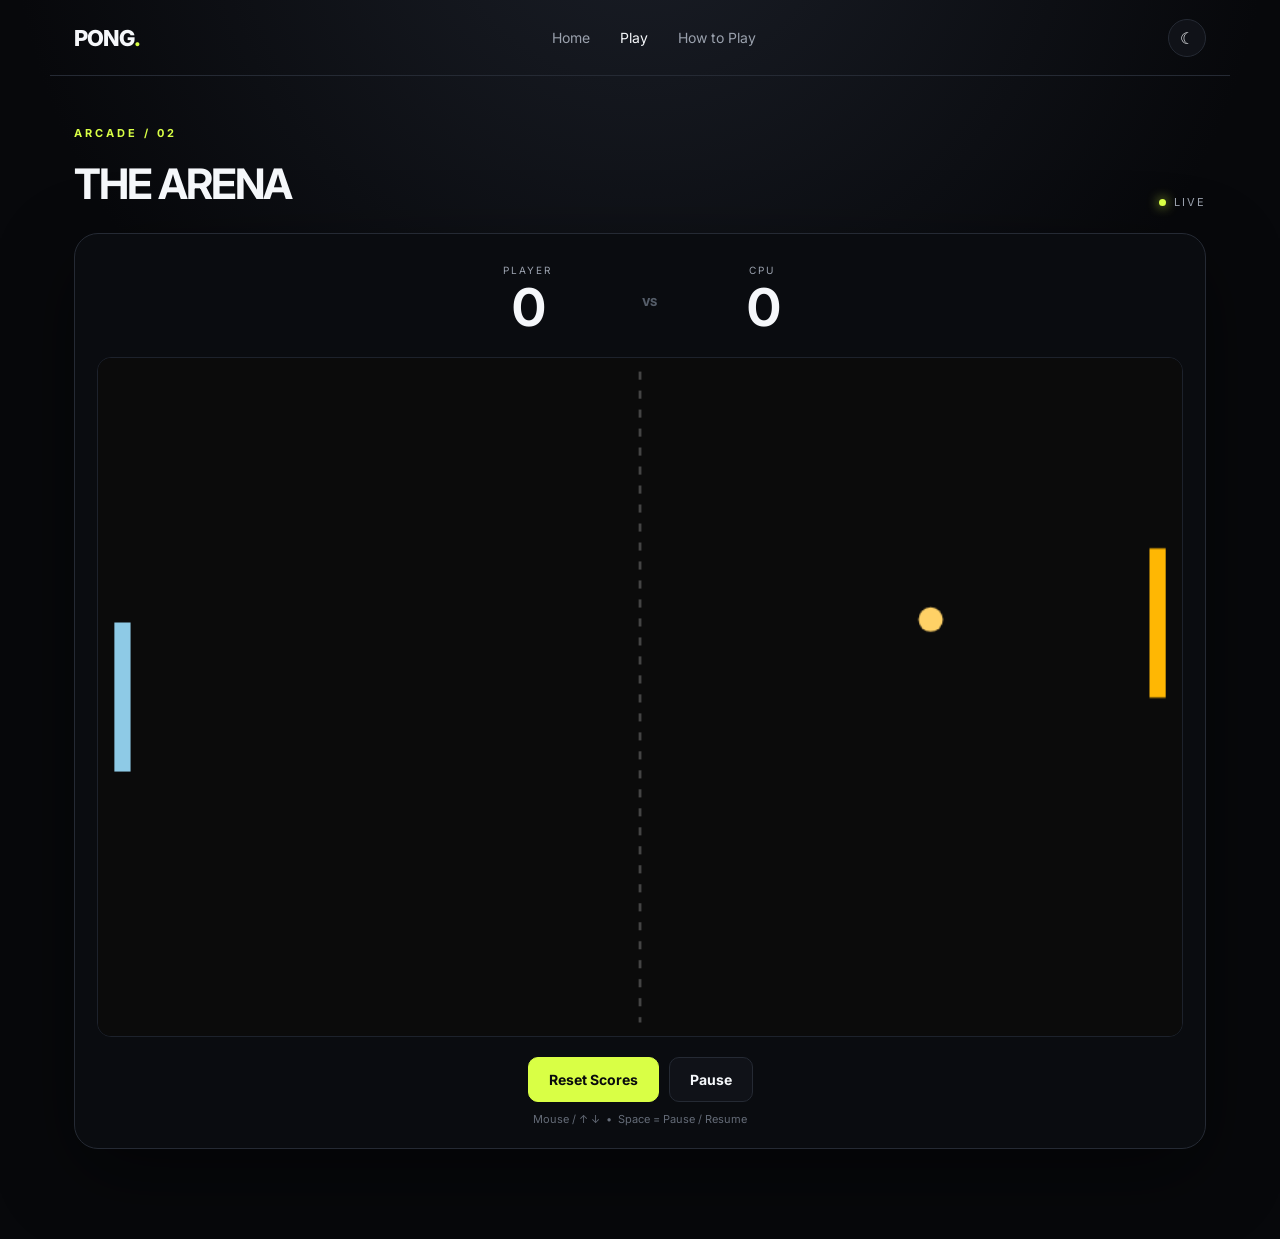
==== game.html @ 399da9cd "Add files via upload" ====
<!doctype html>
<html lang="en">
<head>
  <meta charset="utf-8">
  <meta name="viewport" content="width=device-width,initial-scale=1">
  <title>PONG — Play</title>
  <link rel="stylesheet" href="style.css">
</head>
<body>
<header class="nav">
  <a class="logo" href="index.html">PONG<span>.</span></a>
  <nav>
    <a href="index.html">Home</a>
    <a class="active" href="game.html">Play</a>
    <a href="how-to-play.html">How to Play</a>
  </nav>
  <button class="theme-btn" id="themeBtn" aria-label="Toggle theme">☾</button>
</header>

<main class="game-page">
  <div class="game-top">
    <div><div class="eyebrow">ARCADE / 02</div><h1>THE ARENA</h1></div>
    <div class="status"><span id="statusDot"></span><span id="statusText">LIVE</span></div>
  </div>

  <section class="game-shell">
    <div class="scoreboard">
      <div><small>PLAYER</small><strong id="leftScore">0</strong></div>
      <div class="vs">VS</div>
      <div><small>CPU</small><strong id="rightScore">0</strong></div>
    </div>

    <canvas id="game" width="800" height="500"></canvas>

    <div class="game-controls">
      <button class="btn primary" id="resetBtn">Reset Scores</button>
      <button class="btn ghost" id="pauseBtn">Pause</button>
    </div>
    <p class="hint">Mouse / ↑ ↓ &nbsp;•&nbsp; Space = Pause / Resume</p>
  </section>
</main>
<script src="script.js"></script>
</body>
</html>
---- style.css ----
@import url('https://fonts.googleapis.com/css2?family=Inter:wght@400;500;600;700;800&display=swap');

:root{
  --bg:#07080b;--panel:#0e1015;--text:#f5f7fa;--muted:#9aa1ad;
  --line:#252a34;--accent:#d9ff45;--canvas:#0b0d11;
  --shadow:0 25px 80px rgba(0,0,0,.45)
}
*{box-sizing:border-box;margin:0;padding:0}
html{scroll-behavior:smooth}
body{
  min-height:100vh;background:radial-gradient(circle at 50% -10%,#1a1e27 0,#07080b 42%);
  color:var(--text);font-family:Inter,Arial,sans-serif
}
a{text-decoration:none;color:inherit}
button{font:inherit}
.nav{
  height:76px;display:flex;align-items:center;justify-content:space-between;
  max-width:1180px;margin:auto;padding:0 24px;border-bottom:1px solid var(--line)
}
.logo{font-size:22px;font-weight:800;letter-spacing:-1px}.logo span{color:var(--accent)}
nav{display:flex;gap:30px;color:var(--muted);font-size:14px}
nav a{transition:.2s}nav a:hover,nav .active{color:var(--text)}
.theme-btn{
  border:1px solid var(--line);background:#101218;color:var(--text);
  width:38px;height:38px;border-radius:50%;cursor:pointer
}
.hero,.info-page,.game-page{max-width:1180px;margin:auto;padding:90px 24px}
.hero{text-align:center}
.eyebrow{font-size:11px;letter-spacing:3px;color:var(--accent);font-weight:700;margin-bottom:18px}
.hero h1,.info-page h1{font-size:clamp(50px,8vw,94px);line-height:.95;letter-spacing:-5px}
.hero h1 span{color:var(--muted)}
.lead{max-width:650px;margin:28px auto;color:var(--muted);line-height:1.8;font-size:16px}
.hero-actions{display:flex;justify-content:center;gap:12px;margin:32px 0 60px}
.btn{
  display:inline-flex;align-items:center;justify-content:center;
  border:1px solid var(--line);padding:13px 20px;border-radius:10px;
  font-weight:700;font-size:14px;cursor:pointer;transition:.2s
}
.primary{background:var(--accent);color:#090b0d;border-color:var(--accent)}
.primary:hover{transform:translateY(-2px)}
.ghost{background:#101218;color:var(--text)}.ghost:hover{background:#171a21}

.preview-card{
  height:360px;border:1px solid var(--line);border-radius:24px;background:#0b0d11;
  position:relative;overflow:hidden;box-shadow:var(--shadow)
}
.preview-card:before{
  content:"";position:absolute;inset:20px;border:1px dashed #292e38;border-radius:16px
}
.scanline{position:absolute;left:50%;top:20px;bottom:20px;border-left:1px dashed #292e38}
.mini-paddle{position:absolute;width:9px;height:85px;background:var(--text);border-radius:8px;top:138px}
.mini-paddle.left{left:8%}.mini-paddle.right{right:8%}
.mini-ball{
  position:absolute;width:13px;height:13px;border-radius:50%;background:var(--accent);
  left:50%;top:48%;box-shadow:0 0 25px var(--accent)
}
.preview-score{
  position:absolute;top:34px;left:50%;transform:translateX(-50%);
  font-size:38px;font-weight:800;letter-spacing:8px
}
.preview-score i{font-style:normal;color:var(--muted)}
.cards{display:grid;grid-template-columns:repeat(3,1fr);gap:14px;margin-top:16px;text-align:left}
.cards article,.guide{
  border:1px solid var(--line);background:rgba(14,16,21,.75);
  border-radius:16px;padding:25px
}
.cards b,.guide span{color:var(--accent);font-size:12px;letter-spacing:2px}
.cards h3{margin:35px 0 10px}.cards p,.guide p{color:var(--muted);line-height:1.7;font-size:14px}

.game-page{padding-top:50px}
.game-top{display:flex;justify-content:space-between;align-items:end;margin-bottom:24px}
.game-top h1{font-size:42px;letter-spacing:-2px}
.status{font-size:11px;letter-spacing:2px;color:var(--muted);display:flex;gap:8px;align-items:center}
.status span:first-child{
  width:7px;height:7px;border-radius:50%;background:var(--accent);
  box-shadow:0 0 12px var(--accent)
}
.game-shell{
  background:#0a0c10;border:1px solid var(--line);border-radius:24px;
  padding:22px;box-shadow:var(--shadow)
}
.scoreboard{
  display:flex;justify-content:center;align-items:center;gap:90px;
  text-align:center;padding:8px 0 18px
}
.scoreboard small{display:block;color:var(--muted);font-size:10px;letter-spacing:2px}
.scoreboard strong{font-size:52px;letter-spacing:-3px}.vs{color:#555d69;font-size:11px;font-weight:800}
canvas{
  width:100%;height:auto;display:block;background:var(--canvas);
  border:1px solid #1d222c;border-radius:14px;cursor:none
}
.game-controls{display:flex;justify-content:center;gap:10px;margin:20px 0 10px}
.hint{text-align:center;color:#646b77;font-size:11px}

.info-page{max-width:1000px}.info-page h1{font-size:clamp(48px,7vw,78px)}
.info-page>.lead{margin-left:0}.guide-grid{
  display:grid;grid-template-columns:repeat(2,1fr);gap:14px;margin:45px 0
}
.guide h2{margin:28px 0 10px;font-size:25px}

.light{
  --bg:#f4f5f7;--panel:#fff;--text:#101217;--muted:#626977;
  --line:#d9dce2;--canvas:#f8f9fa
}
.light body{background:#f4f5f7}
.light .nav{border-color:var(--line)}
.light .preview-card,.light .game-shell,.light .cards article,.light .guide{background:#fff}
.light .theme-btn,.light .ghost{background:#fff;color:var(--text)}

@media(max-width:700px){
  nav{gap:12px;font-size:12px}.nav{padding:0 14px}
  .hero,.info-page,.game-page{padding:55px 14px}
  .hero h1,.info-page h1{letter-spacing:-3px}
  .cards,.guide-grid{grid-template-columns:1fr}
  .preview-card{height:260px}
  .scoreboard{gap:35px}.scoreboard strong{font-size:40px}
  .game-top h1{font-size:30px}.game-shell{padding:10px}
}
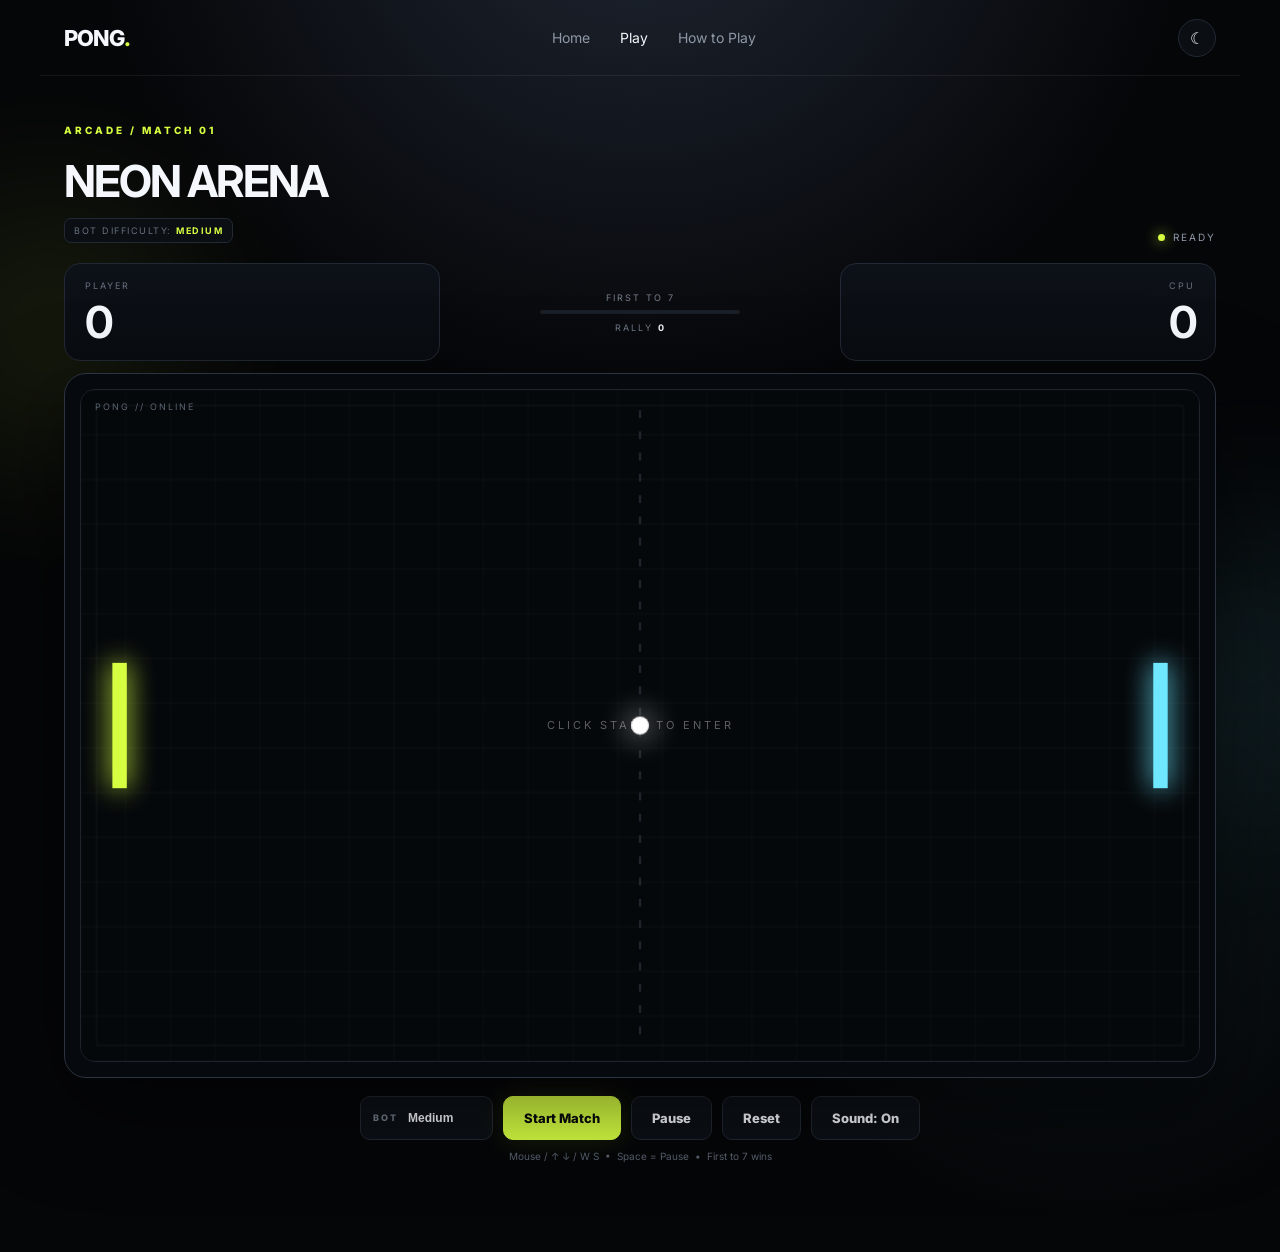
==== commit d0d103cc: "Add files via upload" ====
--- a/game.html
+++ b/game.html
@@ -3,10 +3,12 @@
 <head>
   <meta charset="utf-8">
   <meta name="viewport" content="width=device-width,initial-scale=1">
-  <title>PONG — Play</title>
+  <title>PONG — Neon Arena</title>
   <link rel="stylesheet" href="style.css">
 </head>
 <body>
+<div class="ambient ambient-a"></div><div class="ambient ambient-b"></div>
+
 <header class="nav">
   <a class="logo" href="index.html">PONG<span>.</span></a>
   <nav>
@@ -19,25 +21,52 @@
 
 <main class="game-page">
   <div class="game-top">
-    <div><div class="eyebrow">ARCADE / 02</div><h1>THE ARENA</h1></div>
-    <div class="status"><span id="statusDot"></span><span id="statusText">LIVE</span></div>
+    <div><div class="eyebrow">ARCADE / MATCH 01</div><h1>NEON ARENA</h1><div class="bot-badge">BOT DIFFICULTY: <b id="botBadge">MEDIUM</b></div></div>
+    <div class="status"><span id="statusDot"></span><span id="statusText">READY</span></div>
   </div>
 
-  <section class="game-shell">
-    <div class="scoreboard">
-      <div><small>PLAYER</small><strong id="leftScore">0</strong></div>
-      <div class="vs">VS</div>
-      <div><small>CPU</small><strong id="rightScore">0</strong></div>
+  <section class="hud-row">
+    <div class="hud-card"><span>PLAYER</span><strong id="leftScore">0</strong></div>
+    <div class="match-center">
+      <div class="round-label">FIRST TO 7</div>
+      <div class="round-track"><span id="roundFill"></span></div>
+      <div class="rally">RALLY <b id="rallyCount">0</b></div>
     </div>
+    <div class="hud-card cpu"><span>CPU</span><strong id="rightScore">0</strong></div>
+  </section>
 
-    <canvas id="game" width="800" height="500"></canvas>
+  <section class="game-shell" id="gameShell">
+    <div class="arena-tag">PONG // ONLINE</div>
+    <div class="countdown" id="countdown"></div>
+    <canvas id="game" width="1000" height="600"></canvas>
+    <div class="center-message" id="centerMessage">CLICK START TO ENTER</div>
+  </section>
 
-    <div class="game-controls">
-      <button class="btn primary" id="resetBtn">Reset Scores</button>
-      <button class="btn ghost" id="pauseBtn">Pause</button>
+  <div class="game-controls">
+    <label class="difficulty-control">
+      <span>BOT</span>
+      <select id="difficultySelect" aria-label="Bot difficulty">
+        <option value="easy">Easy</option>
+        <option value="medium" selected>Medium</option>
+        <option value="hard">Hard</option>
+        <option value="god">God</option>
+      </select>
+    </label>
+    <button class="btn primary" id="startBtn">Start Match</button>
+    <button class="btn ghost" id="pauseBtn">Pause</button>
+    <button class="btn ghost" id="resetBtn">Reset</button>
+    <button class="btn ghost" id="soundBtn">Sound: On</button>
+  </div>
+  <p class="hint">Mouse / ↑ ↓ / W S &nbsp;•&nbsp; Space = Pause &nbsp;•&nbsp; First to 7 wins</p>
+
+  <div class="result-overlay" id="resultOverlay">
+    <div class="result-card">
+      <div class="eyebrow">MATCH COMPLETE</div>
+      <h2 id="resultTitle">YOU WIN</h2>
+      <p id="resultScore">7 — 4</p>
+      <button class="btn primary" id="playAgainBtn">Play Again →</button>
     </div>
-    <p class="hint">Mouse / ↑ ↓ &nbsp;•&nbsp; Space = Pause / Resume</p>
-  </section>
+  </div>
 </main>
 <script src="script.js"></script>
 </body>
--- a/style.css
+++ b/style.css
@@ -1,118 +1,73 @@
 @import url('https://fonts.googleapis.com/css2?family=Inter:wght@400;500;600;700;800&display=swap');
 
 :root{
-  --bg:#07080b;--panel:#0e1015;--text:#f5f7fa;--muted:#9aa1ad;
-  --line:#252a34;--accent:#d9ff45;--canvas:#0b0d11;
-  --shadow:0 25px 80px rgba(0,0,0,.45)
+  --bg:#050608;--panel:#0b0e13;--panel2:#0f131a;--text:#f4f7fb;--muted:#8f98a7;
+  --line:#222934;--accent:#d7ff42;--accent2:#6ee7ff;--danger:#ff648d;
+  --shadow:0 30px 90px rgba(0,0,0,.5)
 }
 *{box-sizing:border-box;margin:0;padding:0}
 html{scroll-behavior:smooth}
 body{
-  min-height:100vh;background:radial-gradient(circle at 50% -10%,#1a1e27 0,#07080b 42%);
+  min-height:100vh;overflow-x:hidden;background:
+  radial-gradient(circle at 50% -12%,#202734 0,transparent 36%),
+  radial-gradient(circle at 85% 70%,rgba(110,231,255,.08),transparent 25%),var(--bg);
   color:var(--text);font-family:Inter,Arial,sans-serif
 }
-a{text-decoration:none;color:inherit}
-button{font:inherit}
+body:before{content:"";position:fixed;inset:0;pointer-events:none;opacity:.22;background-image:linear-gradient(rgba(255,255,255,.025) 1px,transparent 1px),linear-gradient(90deg,rgba(255,255,255,.025) 1px,transparent 1px);background-size:42px 42px}
+a{text-decoration:none;color:inherit}button{font:inherit}
+.ambient{position:fixed;filter:blur(80px);opacity:.08;pointer-events:none;border-radius:50%}.ambient-a{width:300px;height:300px;background:var(--accent);top:20%;left:-100px}.ambient-b{width:300px;height:300px;background:var(--accent2);right:-120px;bottom:10%}
 .nav{
-  height:76px;display:flex;align-items:center;justify-content:space-between;
-  max-width:1180px;margin:auto;padding:0 24px;border-bottom:1px solid var(--line)
+  height:76px;display:flex;align-items:center;justify-content:space-between;max-width:1200px;margin:auto;
+  padding:0 24px;border-bottom:1px solid rgba(255,255,255,.07);position:relative;z-index:5
 }
 .logo{font-size:22px;font-weight:800;letter-spacing:-1px}.logo span{color:var(--accent)}
-nav{display:flex;gap:30px;color:var(--muted);font-size:14px}
-nav a{transition:.2s}nav a:hover,nav .active{color:var(--text)}
-.theme-btn{
-  border:1px solid var(--line);background:#101218;color:var(--text);
-  width:38px;height:38px;border-radius:50%;cursor:pointer
-}
-.hero,.info-page,.game-page{max-width:1180px;margin:auto;padding:90px 24px}
-.hero{text-align:center}
-.eyebrow{font-size:11px;letter-spacing:3px;color:var(--accent);font-weight:700;margin-bottom:18px}
-.hero h1,.info-page h1{font-size:clamp(50px,8vw,94px);line-height:.95;letter-spacing:-5px}
-.hero h1 span{color:var(--muted)}
-.lead{max-width:650px;margin:28px auto;color:var(--muted);line-height:1.8;font-size:16px}
+nav{display:flex;gap:30px;color:var(--muted);font-size:14px}nav a{transition:.2s}nav a:hover,nav .active{color:var(--text)}
+.theme-btn{border:1px solid var(--line);background:#0b0f14;color:var(--text);width:38px;height:38px;border-radius:50%;cursor:pointer}
+.hero,.info-page,.game-page{max-width:1200px;margin:auto;padding:90px 24px;position:relative;z-index:1}
+.hero{text-align:center}.eyebrow{font-size:10px;letter-spacing:3px;color:var(--accent);font-weight:800;margin-bottom:18px}
+.hero h1,.info-page h1{font-size:clamp(54px,8vw,100px);line-height:.92;letter-spacing:-6px}
+.hero h1 span{color:#69717d}.lead{max-width:700px;margin:28px auto;color:var(--muted);line-height:1.8;font-size:16px}
 .hero-actions{display:flex;justify-content:center;gap:12px;margin:32px 0 60px}
-.btn{
-  display:inline-flex;align-items:center;justify-content:center;
-  border:1px solid var(--line);padding:13px 20px;border-radius:10px;
-  font-weight:700;font-size:14px;cursor:pointer;transition:.2s
-}
-.primary{background:var(--accent);color:#090b0d;border-color:var(--accent)}
-.primary:hover{transform:translateY(-2px)}
-.ghost{background:#101218;color:var(--text)}.ghost:hover{background:#171a21}
+.btn{display:inline-flex;align-items:center;justify-content:center;border:1px solid var(--line);padding:13px 20px;border-radius:10px;font-weight:800;font-size:13px;cursor:pointer;transition:.2s}
+.primary{background:var(--accent);color:#080b0c;border-color:var(--accent);box-shadow:0 0 28px rgba(215,255,66,.12)}.primary:hover{transform:translateY(-2px);box-shadow:0 8px 30px rgba(215,255,66,.22)}
+.ghost{background:#0c1016;color:var(--text)}.ghost:hover{background:#151a22;border-color:#38404d}
 
 .preview-card{
-  height:360px;border:1px solid var(--line);border-radius:24px;background:#0b0d11;
+  height:380px;border:1px solid #29313d;border-radius:24px;background:#070a0f;
   position:relative;overflow:hidden;box-shadow:var(--shadow)
 }
-.preview-card:before{
-  content:"";position:absolute;inset:20px;border:1px dashed #292e38;border-radius:16px
-}
-.scanline{position:absolute;left:50%;top:20px;bottom:20px;border-left:1px dashed #292e38}
-.mini-paddle{position:absolute;width:9px;height:85px;background:var(--text);border-radius:8px;top:138px}
-.mini-paddle.left{left:8%}.mini-paddle.right{right:8%}
-.mini-ball{
-  position:absolute;width:13px;height:13px;border-radius:50%;background:var(--accent);
-  left:50%;top:48%;box-shadow:0 0 25px var(--accent)
-}
-.preview-score{
-  position:absolute;top:34px;left:50%;transform:translateX(-50%);
-  font-size:38px;font-weight:800;letter-spacing:8px
-}
-.preview-score i{font-style:normal;color:var(--muted)}
-.cards{display:grid;grid-template-columns:repeat(3,1fr);gap:14px;margin-top:16px;text-align:left}
-.cards article,.guide{
-  border:1px solid var(--line);background:rgba(14,16,21,.75);
-  border-radius:16px;padding:25px
-}
-.cards b,.guide span{color:var(--accent);font-size:12px;letter-spacing:2px}
-.cards h3{margin:35px 0 10px}.cards p,.guide p{color:var(--muted);line-height:1.7;font-size:14px}
+.preview-grid{position:absolute;inset:20px;border-radius:16px;background-image:linear-gradient(rgba(255,255,255,.035) 1px,transparent 1px),linear-gradient(90deg,rgba(255,255,255,.035) 1px,transparent 1px);background-size:32px 32px}
+.preview-net{position:absolute;left:50%;top:26px;bottom:26px;border-left:1px dashed #38404b}
+.preview-label{position:absolute;left:32px;top:27px;color:#77808d;font-size:9px;letter-spacing:2px}
+.mini-paddle{position:absolute;width:10px;height:92px;border-radius:8px;top:145px;background:var(--accent);box-shadow:0 0 18px rgba(215,255,66,.4)}.mini-paddle.left{left:7%}.mini-paddle.right{right:7%;background:var(--accent2);box-shadow:0 0 18px rgba(110,231,255,.3)}
+.mini-ball{position:absolute;width:12px;height:12px;border-radius:50%;background:var(--text);left:52%;top:49%;box-shadow:0 0 25px #fff}
+.preview-score{position:absolute;top:32px;left:50%;transform:translateX(-50%);display:flex;gap:14px;font-size:38px;font-weight:800;letter-spacing:5px}.preview-score i{font-style:normal;color:#5d6570}
+.cards{display:grid;grid-template-columns:repeat(3,1fr);gap:14px;margin-top:14px;text-align:left}.cards article,.guide{border:1px solid var(--line);background:rgba(12,16,22,.86);border-radius:16px;padding:25px}.cards b,.guide span,.tips span{color:var(--accent);font-size:11px;letter-spacing:2px}.cards h3{margin:35px 0 10px}.cards p,.guide p,.tips p{color:var(--muted);line-height:1.7;font-size:14px}
 
-.game-page{padding-top:50px}
-.game-top{display:flex;justify-content:space-between;align-items:end;margin-bottom:24px}
-.game-top h1{font-size:42px;letter-spacing:-2px}
-.status{font-size:11px;letter-spacing:2px;color:var(--muted);display:flex;gap:8px;align-items:center}
-.status span:first-child{
-  width:7px;height:7px;border-radius:50%;background:var(--accent);
-  box-shadow:0 0 12px var(--accent)
-}
-.game-shell{
-  background:#0a0c10;border:1px solid var(--line);border-radius:24px;
-  padding:22px;box-shadow:var(--shadow)
-}
-.scoreboard{
-  display:flex;justify-content:center;align-items:center;gap:90px;
-  text-align:center;padding:8px 0 18px
-}
-.scoreboard small{display:block;color:var(--muted);font-size:10px;letter-spacing:2px}
-.scoreboard strong{font-size:52px;letter-spacing:-3px}.vs{color:#555d69;font-size:11px;font-weight:800}
-canvas{
-  width:100%;height:auto;display:block;background:var(--canvas);
-  border:1px solid #1d222c;border-radius:14px;cursor:none
-}
-.game-controls{display:flex;justify-content:center;gap:10px;margin:20px 0 10px}
-.hint{text-align:center;color:#646b77;font-size:11px}
+.game-page{padding-top:48px}.game-top{display:flex;justify-content:space-between;align-items:end;margin-bottom:20px}.game-top h1{font-size:44px;letter-spacing:-2px}
+.status{font-size:10px;letter-spacing:2px;color:var(--muted);display:flex;gap:8px;align-items:center}.status span:first-child{width:7px;height:7px;border-radius:50%;background:var(--accent);box-shadow:0 0 14px var(--accent)}
+.hud-row{display:grid;grid-template-columns:1fr 1fr 1fr;gap:12px;align-items:center;margin-bottom:12px}
+.hud-card{border:1px solid var(--line);background:linear-gradient(180deg,#0d1218,#090c11);border-radius:16px;padding:16px 20px;min-height:88px}.hud-card span{display:block;font-size:9px;color:#68717f;letter-spacing:2px}.hud-card strong{display:block;font-size:44px;line-height:1;margin-top:9px;letter-spacing:-3px}.hud-card.cpu{text-align:right}.match-center{text-align:center}.round-label{font-size:9px;letter-spacing:2px;color:#78818e;margin-bottom:7px}.round-track{height:4px;background:#1a2028;border-radius:99px;overflow:hidden;max-width:200px;margin:auto}.round-track span{display:block;height:100%;width:0;background:var(--accent);box-shadow:0 0 14px var(--accent);transition:width .25s}.rally{font-size:9px;letter-spacing:2px;color:#707987;margin-top:8px}.rally b{color:var(--text)}
+.game-shell{position:relative;background:#06090d;border:1px solid #2b3440;border-radius:22px;padding:15px;box-shadow:var(--shadow);overflow:hidden}
+.game-shell:after{content:"";position:absolute;inset:15px;border:1px solid rgba(255,255,255,.035);border-radius:15px;pointer-events:none}
+.arena-tag{position:absolute;top:27px;left:30px;font-size:9px;letter-spacing:2px;color:#596372;z-index:2}
+canvas{width:100%;height:auto;display:block;background:#05080b;border:1px solid #151c25;border-radius:15px;cursor:none}
+.center-message{position:absolute;left:50%;top:50%;transform:translate(-50%,-50%);font-size:11px;letter-spacing:3px;color:rgba(255,255,255,.35);pointer-events:none;transition:.25s}.center-message.hidden{opacity:0}
+.countdown{position:absolute;left:50%;top:50%;transform:translate(-50%,-50%);font-size:86px;font-weight:800;letter-spacing:-6px;color:var(--accent);text-shadow:0 0 30px rgba(215,255,66,.5);z-index:3;pointer-events:none}
+.game-controls{display:flex;justify-content:center;gap:10px;margin:18px 0 10px}.hint{text-align:center;color:#596270;font-size:10px}
+.result-overlay{position:fixed;inset:0;background:rgba(0,0,0,.68);backdrop-filter:blur(8px);display:flex;align-items:center;justify-content:center;z-index:20;opacity:0;pointer-events:none;transition:.3s}.result-overlay.show{opacity:1;pointer-events:auto}
+.result-card{min-width:340px;text-align:center;border:1px solid #303947;background:#0b0f15;border-radius:20px;padding:44px;box-shadow:0 30px 100px rgba(0,0,0,.6)}.result-card h2{font-size:52px;letter-spacing:-3px;margin:4px 0}.result-card p{font-size:22px;color:#a5adba;margin-bottom:26px}
+.info-page{max-width:1000px}.info-page h1{font-size:clamp(50px,7vw,82px)}.info-page>.lead{margin-left:0}.guide-grid{display:grid;grid-template-columns:repeat(2,1fr);gap:14px;margin:45px 0 14px}.guide h2{margin:28px 0 10px;font-size:25px}.tips{display:grid;grid-template-columns:1fr 1fr;gap:14px;margin-bottom:30px}.tips>div{border:1px solid var(--line);border-radius:14px;padding:18px;background:#0a0e13}.tips p{margin-top:8px}
 
-.info-page{max-width:1000px}.info-page h1{font-size:clamp(48px,7vw,78px)}
-.info-page>.lead{margin-left:0}.guide-grid{
-  display:grid;grid-template-columns:repeat(2,1fr);gap:14px;margin:45px 0
-}
-.guide h2{margin:28px 0 10px;font-size:25px}
+.light{--bg:#f4f5f7;--text:#101217;--muted:#626977;--line:#d9dce2}.light body{background:radial-gradient(circle at 50% -10%,#fff 0,transparent 35%),var(--bg)}.light body:before{opacity:.1}.light .theme-btn,.light .ghost,.light .hud-card,.light .cards article,.light .guide,.light .tips>div{background:#fff}.light .preview-card,.light .game-shell{background:#fff}.light canvas{background:#fafbfc}
+@media(max-width:760px){nav{gap:12px;font-size:12px}.nav{padding:0 14px}.hero,.info-page,.game-page{padding:55px 14px}.hero h1,.info-page h1{letter-spacing:-4px}.cards,.guide-grid,.tips{grid-template-columns:1fr}.preview-card{height:280px}.hud-row{grid-template-columns:1fr 1fr}.match-center{grid-column:1/-1;grid-row:1}.hud-card strong{font-size:36px}.game-top h1{font-size:30px}.game-shell{padding:9px}.result-card{min-width:0;width:calc(100% - 30px)}}
 
-.light{
-  --bg:#f4f5f7;--panel:#fff;--text:#101217;--muted:#626977;
-  --line:#d9dce2;--canvas:#f8f9fa
-}
-.light body{background:#f4f5f7}
-.light .nav{border-color:var(--line)}
-.light .preview-card,.light .game-shell,.light .cards article,.light .guide{background:#fff}
-.light .theme-btn,.light .ghost{background:#fff;color:var(--text)}
+.difficulty-control{display:flex;align-items:center;gap:8px;border:1px solid var(--line);background:#0c1016;border-radius:10px;padding:0 10px 0 12px}
+.difficulty-control span{font-size:9px;font-weight:800;letter-spacing:2px;color:#737d8a}
+.difficulty-control select{appearance:none;border:0;outline:0;background:transparent;color:var(--text);font-weight:700;font-size:12px;padding:12px 28px 12px 2px;cursor:pointer}
+.light .difficulty-control{background:#fff}
+@media(max-width:760px){.game-controls{flex-wrap:wrap}.difficulty-control{min-height:42px}}
 
-@media(max-width:700px){
-  nav{gap:12px;font-size:12px}.nav{padding:0 14px}
-  .hero,.info-page,.game-page{padding:55px 14px}
-  .hero h1,.info-page h1{letter-spacing:-3px}
-  .cards,.guide-grid{grid-template-columns:1fr}
-  .preview-card{height:260px}
-  .scoreboard{gap:35px}.scoreboard strong{font-size:40px}
-  .game-top h1{font-size:30px}.game-shell{padding:10px}
-}
+.bot-badge{display:inline-block;margin-top:10px;padding:6px 9px;border:1px solid var(--line);border-radius:7px;background:#0b0f14;color:#68717e;font-size:9px;letter-spacing:1.5px}
+.bot-badge b{color:var(--accent)}
+.light .bot-badge{background:#fff}
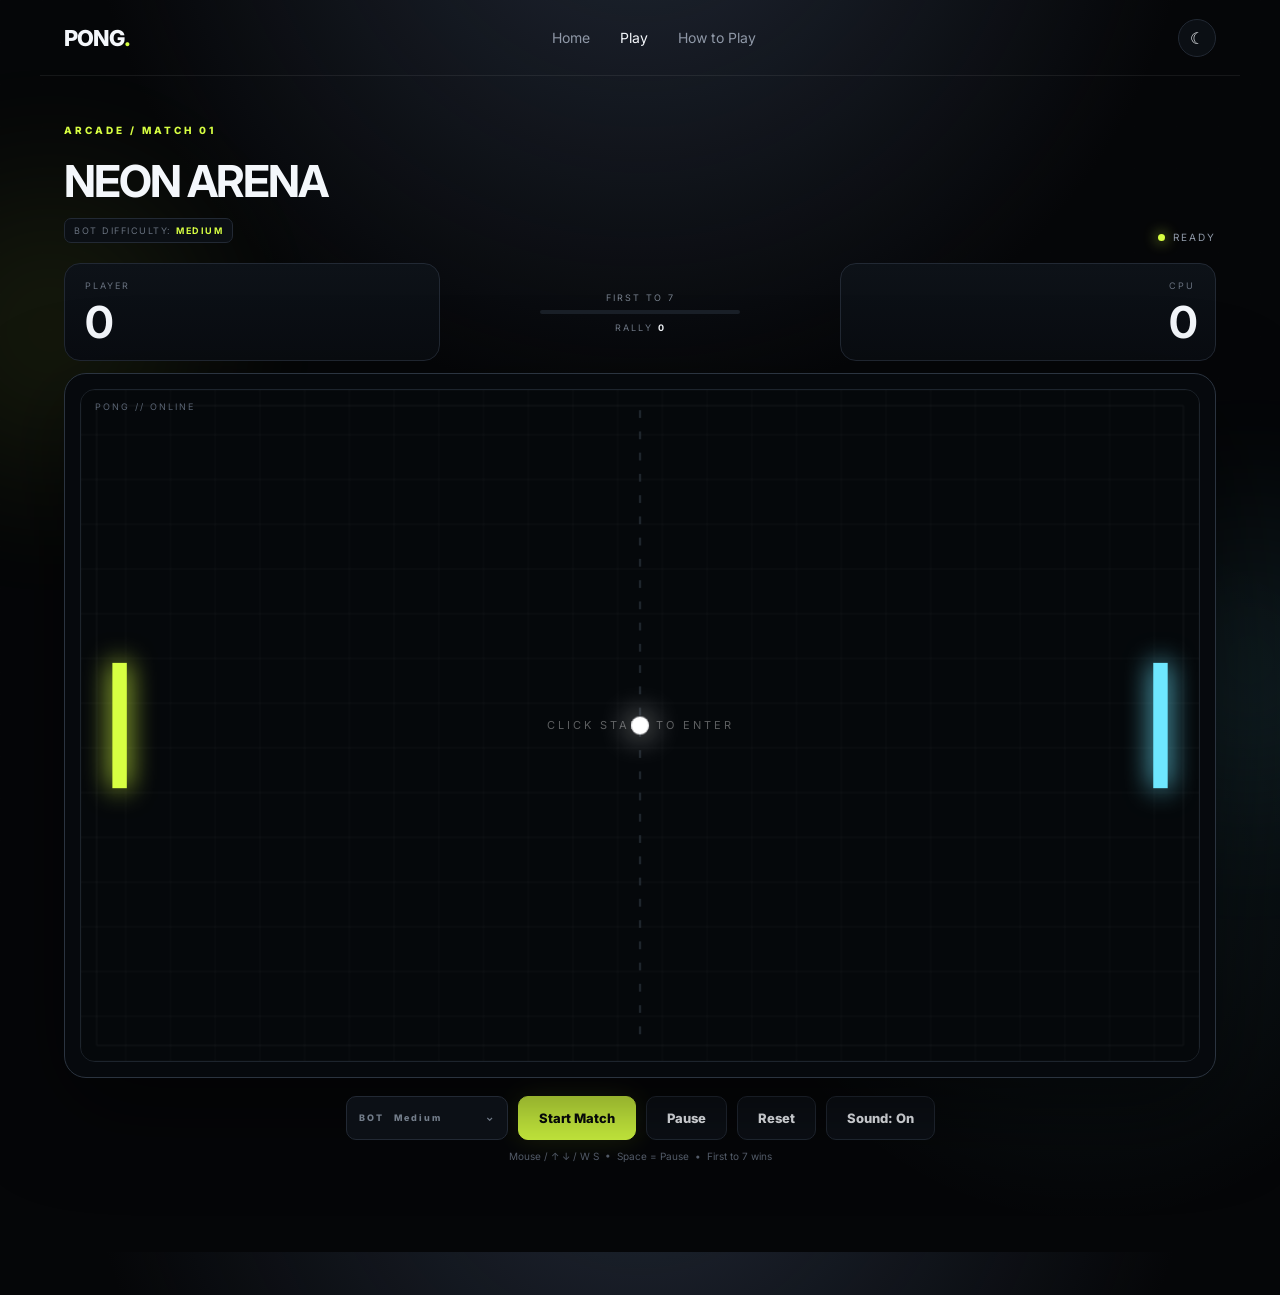
==== commit 9638e308: "Add files via upload" ====
--- a/game.html
+++ b/game.html
@@ -43,15 +43,18 @@
   </section>
 
   <div class="game-controls">
-    <label class="difficulty-control">
+    <div class="difficulty-control" id="difficultyControl">
       <span>BOT</span>
-      <select id="difficultySelect" aria-label="Bot difficulty">
-        <option value="easy">Easy</option>
-        <option value="medium" selected>Medium</option>
-        <option value="hard">Hard</option>
-        <option value="god">God</option>
-      </select>
-    </label>
+      <button class="difficulty-trigger" id="difficultyTrigger" type="button" aria-expanded="false">
+        <span id="difficultyValue">Medium</span><span class="difficulty-chevron">⌄</span>
+      </button>
+      <div class="difficulty-menu" id="difficultyMenu">
+        <button type="button" data-difficulty="easy">Easy</button>
+        <button type="button" data-difficulty="medium" class="selected">Medium</button>
+        <button type="button" data-difficulty="hard">Hard</button>
+        <button type="button" data-difficulty="god">God</button>
+      </div>
+    </div>
     <button class="btn primary" id="startBtn">Start Match</button>
     <button class="btn ghost" id="pauseBtn">Pause</button>
     <button class="btn ghost" id="resetBtn">Reset</button>
--- a/style.css
+++ b/style.css
@@ -71,3 +71,47 @@
 .bot-badge{display:inline-block;margin-top:10px;padding:6px 9px;border:1px solid var(--line);border-radius:7px;background:#0b0f14;color:#68717e;font-size:9px;letter-spacing:1.5px}
 .bot-badge b{color:var(--accent)}
 .light .bot-badge{background:#fff}
+
+/* Custom neon bot selector */
+.difficulty-control{
+  position:relative;display:flex;align-items:center;gap:8px;
+  border:1px solid var(--line);background:#0c1016;border-radius:10px;
+  padding:0 10px 0 12px;min-height:44px;z-index:30
+}
+.difficulty-control>span:first-child{
+  font-size:9px;font-weight:800;letter-spacing:2px;color:#737d8a
+}
+.difficulty-trigger{
+  min-width:105px;display:flex;align-items:center;justify-content:space-between;
+  gap:14px;border:0;outline:0;background:transparent;color:var(--text);
+  font-weight:800;font-size:12px;padding:10px 2px;cursor:pointer
+}
+.difficulty-chevron{font-size:15px;color:#7d8795;transition:.2s}
+.difficulty-control.open .difficulty-chevron{transform:rotate(180deg);color:var(--accent)}
+.difficulty-menu{
+  position:absolute;left:0;right:0;top:calc(100% + 7px);padding:6px;
+  background:#090d13;border:1px solid #303947;border-radius:12px;
+  box-shadow:0 18px 45px rgba(0,0,0,.55);opacity:0;transform:translateY(-5px);
+  pointer-events:none;transition:.16s;overflow:hidden
+}
+.difficulty-control.open .difficulty-menu{opacity:1;transform:translateY(0);pointer-events:auto}
+.difficulty-menu button{
+  width:100%;border:0;background:transparent;color:#9aa4b2;text-align:left;
+  padding:10px 11px;border-radius:7px;font-size:12px;font-weight:700;cursor:pointer;
+  transition:.15s
+}
+.difficulty-menu button:hover{background:#151c25;color:var(--text)}
+.difficulty-menu button.selected{
+  background:rgba(215,255,66,.1);color:var(--accent);
+  box-shadow:inset 2px 0 0 var(--accent)
+}
+.difficulty-menu button[data-difficulty="easy"].selected{color:#75e6a5}
+.difficulty-menu button[data-difficulty="hard"].selected{color:#ffb65c}
+.difficulty-menu button[data-difficulty="god"].selected{color:#ff6d91}
+.light .difficulty-control{background:#fff}
+.light .difficulty-menu{background:#fff;border-color:#d9dce2;box-shadow:0 18px 45px rgba(0,0,0,.15)}
+.light .difficulty-menu button{color:#626977}
+.light .difficulty-menu button:hover{background:#f1f3f6;color:#101217}
+@media(max-width:760px){
+  .difficulty-trigger{min-width:90px}
+}
